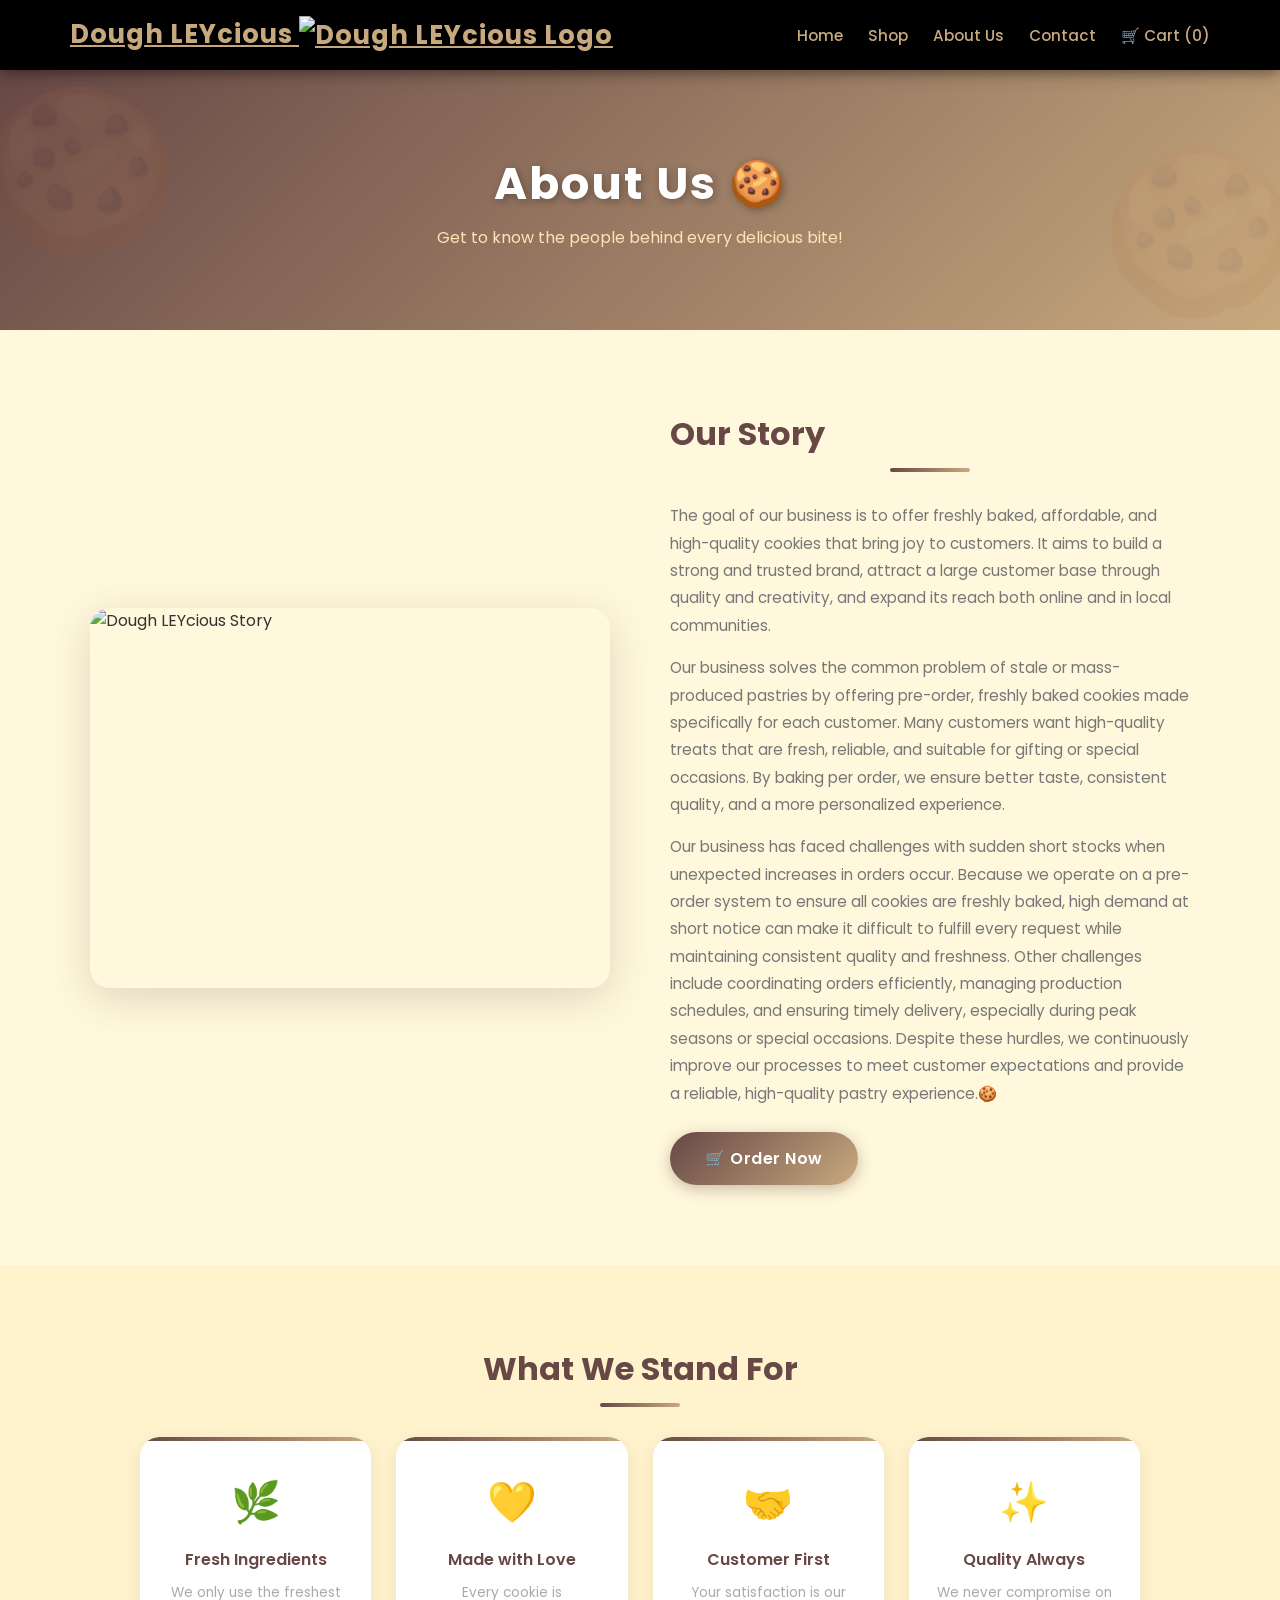
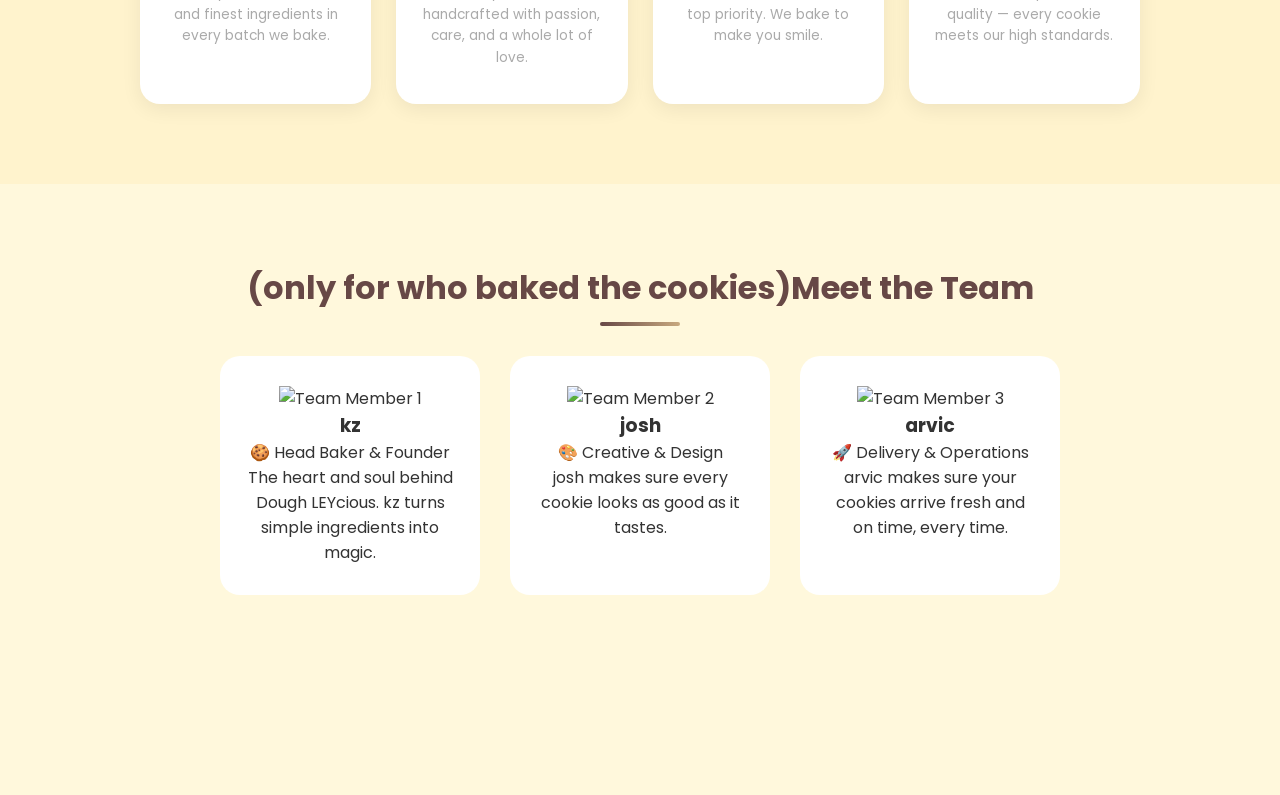
==== aboutus.html @ 060c2ce7 "new website" ====
<!DOCTYPE html>
<html lang="en">
<head>
  <meta charset="UTF-8">
  <meta name="viewport" content="width=device-width, initial-scale=1.0">
  <meta name="description" content="Dough LEYcious - Learn more about us and our story!">
  <title>Dough Leycious - About Us</title>

  <!-- link sa css -->
  <link rel="stylesheet" href="style.css">

  <!-- for icons/emojis -->
  <link rel="stylesheet" href="https://cdnjs.cloudflare.com/ajax/libs/font-awesome/6.5.0/css/all.min.css">

  <!-- for font only -->
  <link rel="preconnect" href="https://fonts.googleapis.com">
  <link rel="preconnect" href="https://fonts.gstatic.com" crossorigin>
  <link href="https://fonts.googleapis.com/css2?family=Poppins:wght@300;400;500;600;700&display=swap" rel="stylesheet">

  <!-- favicon -->
  <link rel="icon" type="image/png" href="images/logo.png">
</head>

<body>

<!-- ================= NAVBAR ================= -->
<nav class="navbar">
  <div class="navbar-inner">
    <a href="index.html" class="nav-logo">Dough LEYcious
       <img src="images/logo.png" alt="Dough LEYcious Logo" class="nav-logo-img">
    </a>
    
    <ul class="nav-links">
      <li><a href="index.html">Home</a></li>
      <li><a href="shop.html">Shop</a></li>
      <li><a href="aboutus.html">About Us</a></li>
      <li><a href="contact.html">Contact</a></li>
      <li><a href="cart.html">🛒 Cart (<span id="cart-count">0</span>)</a></li>
    </ul>
  </div>
</nav>

<main class="main-content">

  <!-- ================= about us section/banner ================= -->
  <div class="about-banner">
    <div class="about-banner-text">
      <h1>About Us 🍪</h1>
      <p>Get to know the people behind every delicious bite!</p>
    </div>
  </div>

  <!-- ================= our story section ================= -->
  <section class="about-section">
    <div class="container">
      <div class="about-story">

        <div class="about-story-img">
          <img src="images/about.jpg" 
               alt="Dough LEYcious Story" 
               loading="lazy">
        </div>

        <div class="about-story-text">
          <h2>Our Story</h2>
          <div class="divider"></div>
          <p>
            The goal of our business is to offer freshly baked, affordable, and high-quality cookies that bring joy to customers. 
            It aims to build a strong and trusted brand, attract a large customer base through quality and creativity, and expand its reach both online and in local communities.
          </p>
          <p>
            Our business solves the common problem of stale or mass-produced pastries by offering pre-order, freshly baked cookies made specifically for each customer. 
            Many customers want high-quality treats that are fresh, reliable, and suitable for gifting or special occasions. 
            By baking per order, we ensure better taste, consistent quality, and a more personalized experience.
          </p>
          <p>
            Our business has faced challenges with sudden short stocks when unexpected increases in orders occur. Because we operate on a pre-order system to ensure all cookies are freshly baked, high demand at short notice can make it difficult to fulfill every request while maintaining consistent quality and freshness. Other challenges include coordinating orders efficiently, managing production schedules, and ensuring timely delivery, especially during peak seasons or special occasions. Despite these hurdles, we continuously improve our processes to meet customer expectations and provide a reliable, high-quality pastry experience.🍪
          </p>
          <button class="hero-btn" 
                  onclick="location.href='shop.html'">
            🛒 Order Now
          </button>
        </div>

      </div>
    </div>
  </section>

  <!-- ================= values/what we stand for section ================= -->
  <section class="values-section">
    <div class="container">
      <h2 class="section-title">What We Stand For</h2>
      <div class="divider"></div>

      <div class="values-grid">

        <div class="value-card">
          <div class="value-icon">🌿</div>
          <h3>Fresh Ingredients</h3>
          <p>We only use the freshest and finest ingredients in every batch we bake.</p>
        </div>

        <div class="value-card">
          <div class="value-icon">💛</div>
          <h3>Made with Love</h3>
          <p>Every cookie is handcrafted with passion, care, and a whole lot of love.</p>
        </div>

        <div class="value-card">
          <div class="value-icon">🤝</div>
          <h3>Customer First</h3>
          <p>Your satisfaction is our top priority. We bake to make you smile.</p>
        </div>

        <div class="value-card">
          <div class="value-icon">✨</div>
          <h3>Quality Always</h3>
          <p>We never compromise on quality — every cookie meets our high standards.</p>
        </div>

      </div>
    </div>
  </section>

  <!-- ================= team section(kung sino man mga nag bake ng cookies pag wala owner nalang ilagay) ================= -->
  <section class="team-section">
    <div class="container">
      <h2 class="section-title">(only for who baked the cookies)Meet the Team</h2>
      <div class="divider"></div>

      <div class="team-grid">

        <div class="team-card">
          <div class="team-img-wrapper">
            <img src="images/team1.jpg" 
                 alt="Team Member 1" 
                 loading="lazy">
          </div>
          <h3>kz</h3>
          <p class="team-role">🍪 Head Baker & Founder</p>
          <p class="team-desc">The heart and soul behind Dough LEYcious. kz turns simple ingredients into magic.</p>
        </div>

        <div class="team-card">
          <div class="team-img-wrapper">
            <img src="images/team2.jpg" 
                 alt="Team Member 2" 
                 loading="lazy">
          </div>
          <h3>josh</h3>
          <p class="team-role">🎨 Creative & Design</p>
          <p class="team-desc">josh makes sure every cookie looks as good as it tastes.</p>
        </div>

        <div class="team-card">
          <div class="team-img-wrapper">
            <img src="images/team3.jpg" 
                 alt="Team Member 3" 
                 loading="lazy">
          </div>
          <h3>arvic</h3>
          <p class="team-role">🚀 Delivery & Operations</p>
          <p class="team-desc">arvic makes sure your cookies arrive fresh and on time, every time.</p>
        </div>

      </div>
    </div>
  </section>

  <!-- ================= TESTIMONIALS SECTION ================= -->
  <section class="testimonials-section">
    <div class="container">
      <h2 class="section
---- style.css ----
/* ================= font ================= */
@import url('https://fonts.googleapis.com/css2?family=Poppins:wght@300;400;500;600;700&display=swap');

/* ================= GLOBAL ================= */
* {
  scroll-behavior: smooth;
  box-sizing: border-box;
  margin: 0;
  padding: 0;
}

/* ================= homepage ================= */
html, body {
  height: 100%;
}

body {
  font-family: 'Poppins', sans-serif;
  background: #fff8dc;
  display: flex;
  flex-direction: column;
  color: #333;
}

section {
  padding: 60px 20px;
}

.main-content {
  flex: 1;
}

/* ================= scrollbar ================= */
::-webkit-scrollbar {
  width: 8px;
}

::-webkit-scrollbar-track {
  background: #fff8dc;
}

::-webkit-scrollbar-thumb {
  background: #674846;
  border-radius: 10px;
}

::-webkit-scrollbar-thumb:hover {
  background: #4a3130;
}

/* ================= navigation bar ================= */
.navbar {
  background: black;
  position: sticky;
  top: 0;
  z-index: 1000;
  box-shadow: 0 2px 15px rgba(0, 0, 0, 0.5);
}

.navbar-inner {
  max-width: 1200px;
  margin: auto;
  display: flex;
  justify-content: space-between;
  align-items: center;
  padding: 15px 30px;
}

/* logo */
.nav-logo {
  color: #c8a97e;
  font-size: 1.6rem;
  font-weight: 700;
  letter-spacing: 1px;
  text-shadow: 1px 1px 3px rgba(0,0,0,0.3);
  transition: 0.3s;
}

.nav-logo:hover {
  color: #fff;
  transform: scale(1.05);
}

/* navigation links */
.nav-links {
  list-style: none;
  display: flex;
  gap: 25px;
  align-items: center;
}

.nav-links a {
  color: #c8a97e;
  text-decoration: none;
  font-weight: 500;
  font-size: 0.95rem;
  position: relative;
  padding-bottom: 5px;
  transition: color 0.3s;
}

/* hover underline text */
.nav-links a::after {
  content: "";
  position: absolute;
  width: 0%;
  height: 2px;
  background: #c8a97e;
  left: 0;
  bottom: -3px;
  transition: 0.3s ease;
}

.nav-links a:hover::after,
.nav-links a.active::after {
  width: 100%;
}

.nav-links a:hover {
  color: #fff;
}

/* active links */
.nav-links a.active {
  color: #fff;
  font-weight: 600;
}

/* ================= hero section ================= */
.header {
  position: relative;
  overflow: hidden;
}

.header img {
  width: 100%;
  height: 350px;
  object-fit: cover;
  display: block;
  filter: brightness(0.75);
  transition: transform 0.5s ease;
}

.header:hover img {
  transform: scale(1.03);
}

/* hero overlay text */
.header-overlay {
  position: absolute;
  top: 50%;
  left: 50%;
  transform: translate(-50%, -50%);
  text-align: center;
  color: white;
  z-index: 2;
}

.header-overlay h1 {
  font-size: 3rem;
  font-weight: 700;
  text-shadow: 2px 2px 8px rgba(0,0,0,0.6);
  letter-spacing: 2px;
}

.header-overlay p {
  font-size: 1.1rem;
  margin-top: 10px;
  text-shadow: 1px 1px 5px rgba(0,0,0,0.5);
  color: #ffe4b5;
}

/* ================= home / order section ================= */
.home-section {
  text-align: center;
  padding: 60px 20px;
}

.home-section h2 {
  font-size: 2rem;
  color: #674846;
  margin-bottom: 10px;
  position: relative;
  display: inline-block;
}

/* underline */
.home-section h2::after {
  content: "";
  display: block;
  width: 60px;
  height: 3px;
  background: #c8a97e;
  margin: 8px auto 0;
  border-radius: 5px;
}

.home-section p {
  color: #888;
  font-size: 0.95rem;
  margin-bottom: 25px;
}

/* order buttons */
.order-options {
  margin-top: 20px;
  display: flex;
  flex-wrap: wrap;
  justify-content: center;
  gap: 12px;
}

.order-options button {
  background: white;
  color: #674846;
  border: 2px solid #674846;
  padding: 12px 28px;
  border-radius: 30px;
  cursor: pointer;
  font-weight: 600;
  font-size: 0.95rem;
  font-family: 'Poppins', sans-serif;
  transition: all 0.3s ease;
  box-shadow: 0 2px 8px rgba(0,0,0,0.08);
}

.order-options button:hover {
  background: #674846;
  color: white;
  transform: translateY(-4px);
  box-shadow: 0 8px 20px rgba(103, 72, 70, 0.35);
}

.order-options button:active {
  transform: scale(0.95);
}

/* ================= cards section ================= */
.cards-section {
  padding: 40px 20px;
  text-align: center;
}

.cards-section h2 {
  font-size: 2rem;
  color: #674846;
  margin-bottom: 30px;
}

.cards-container {
  display: flex;
  flex-wrap: wrap;
  justify-content: center;
  gap: 25px;
}

/* product card */
.card {
  background: white;
  border-radius: 20px;
  padding: 20px;
  width: 220px;
  box-shadow: 0 5px 20px rgba(0,0,0,0.1);
  transition: all 0.3s ease;
  cursor: pointer;
  position: relative;
  overflow: hidden;
}

.card::before {
  content: "";
  position: absolute;
  top: 0;
  left: 0;
  width: 100%;
  height: 4px;
  background: linear-gradient(to right, #674846, #c8a97e);
}

.card:hover {
  transform: translateY(-8px);
  box-shadow: 0 15px 35px rgba(103, 72, 70, 0.25);
}

.card img {
  width: 100%;
  height: 150px;
  object-fit: cover;
  border-radius: 12px;
  margin-bottom: 12px;
  transition: transform 0.4s ease;
}

.card:hover img {
  transform: scale(1.05);
}

.card h3 {
  font-size: 1rem;
  color: #674846;
  margin-bottom: 5px;
}

.card p {
  font-size: 0.85rem;
  color: #999;
  margin-bottom: 10px;
}

.card .price {
  font-size: 1.1rem;
  font-weight: 700;
  color: #c8a97e;
}

.card .add-btn {
  margin-top: 12px;
  background: #674846;
  color: white;
  border: none;
  padding: 8px 20px;
  border-radius: 20px;
  cursor: pointer;
  font-size: 0.85rem;
  font-family: 'Poppins', sans-serif;
  transition: 0.3s;
  width: 100%;
}

.card .add-btn:hover {
  background: #c8a97e;
  transform: scale(1.03);
}

/* ================= badge ================= */
.badge {
  position: absolute;
  top: 15px;
  right: 15px;
  background: #674846;
  color: white;
  font-size: 0.7rem;
  padding: 4px 10px;
  border-radius: 20px;
  font-weight: 600;
  letter-spacing: 0.5px;
  z-index: 2;
  box-shadow: 0 2px 8px rgba(0,0,0,0.15);
}

.badge.new {
  background: #c8a97e;
}

.badge.sale {
  background: #e74c3c;
}

/* ================= divider ================= */
.divider {
  width: 80px;
  height: 4px;
  background: linear-gradient(to right, #674846, #c8a97e);
  margin: 10px auto 30px;
  border-radius: 5px;
}

/* ================= notification ================= */
.toast {
  position: fixed;
  bottom: 30px;
  right: 30px;
  background: #674846;
  color: white;
  padding: 12px 22px;
  border-radius: 30px;
  font-size: 0.9rem;
  box-shadow: 0 5px 15px rgba(0,0,0,0.2);
  opacity: 0;
  transform: translateY(20px);
  transition: all 0.4s ease;
  z-index: 9999;
}

.toast.show {
  opacity: 1;
  transform: translateY(0);
}

/* ================= shop section ================= */
/* ================= shop banner ================= */
.shop-banner {
  background: linear-gradient(135deg, #674846, #c8a97e);
  padding: 60px 20px;
  text-align: center;
  position: relative;
  overflow: hidden;
}

.shop-banner::before {
  content: "🍪";
  position: absolute;
  font-size: 10rem;
  opacity: 0.07;
  top: -20px;
  left: -20px;
}

.shop-banner::after {
  content: "🍪";
  position: absolute;
  font-size: 10rem;
  opacity: 0.07;
  bottom: -20px;
  right: -20px;
}

.shop-banner-text h1 {
  font-size: 2.8rem;
  color: white;
  font-weight: 700;
  text-shadow: 2px 2px 8px rgba(0,0,0,0.3);
  letter-spacing: 2px;
}

.shop-banner-text p {
  color: #ffe4b5;
  font-size: 1rem;
  margin-top: 8px;
}

/* ================= container ng shop ================= */
.shop-container {
  max-width: 1200px;
  margin: 40px auto;
  padding: 0 20px 60px;
}

/* shop title */
.shop-title {
  text-align: center;
  font-size: 2rem;
  color: #674846;
  font-weight: 700;
  margin-bottom: 5px;
}

/* ================= product grids ================= */
.product-grid {
  display: grid;
  grid-template-columns: repeat(auto-fill, minmax(230px, 1fr));
  gap: 30px;
  margin-top: 30px;
}

/* ================= card product ================= */
.product-card {
  background: white;
  border-radius: 20px;
  overflow: hidden;
  box-shadow: 0 5px 20px rgba(0,0,0,0.08);
  transition: all 0.3s ease;
  position: relative;
  display: flex;
  flex-direction: column;
}

/* top gradient line */
.product-card::before {
  content: "";
  position: absolute;
  top: 0;
  left: 0;
  width: 100%;
  height: 4px;
  background: linear-gradient(to right, #674846, #c8a97e);
  z-index: 1;
}

.product-card:hover {
  transform: translateY(-8px);
  box-shadow: 0 15px 35px rgba(103, 72, 70, 0.2);
}

/* picture ng product */
.product-card img {
  width: 100%;
  height: 200px;
  object-fit: cover;
  display: block;
  transition: transform 0.4s ease;
}

.product-card:hover img {
  transform: scale(1.05);
}

/* product info */
.product-info {
  padding: 18px;
  display: flex;
  flex-direction: column;
  gap: 8px;
  flex: 1;
}

.product-info h3 {
  font-size: 1.05rem;
  color: #674846;
  font-weight: 600;
  margin: 0;
}

/* description ng product */
.product-desc {
  font-size: 0.82rem;
  color: #aaa;
  margin: 0;
  line-height: 1.4;
}

/* price */
.product-info .price {
  font-size: 1.2rem;
  font-weight: 700;
  color: #c8a97e;
  margin: 0;
}

/* ================= quantity controls ================= */
.quantity {
  display: flex;
  align-items: center;
  gap: 10px;
  margin-top: 5px;
}

.quantity button {
  width: 32px;
  height: 32px;
  border-radius: 50%;
  border: 2px solid #674846;
  background: white;
  color: #674846;
  font-size: 1.1rem;
  font-weight: 700;
  cursor: pointer;
  transition: all 0.2s ease;
  display: flex;
  align-items: center;
  justify-content: center;
  line-height: 1;
}

.quantity button:hover {
  background: #674846;
  color: white;
  transform: scale(1.1);
}

.quantity input {
  width: 45px;
  text-align: center;
  border: 2px solid #e0d5c5;
  border-radius: 10px;
  padding: 5px;
  font-size: 0.95rem;
  font-family: 'Poppins', sans-serif
}
/* ================= shop banner ================= */
.shop-banner {
  background: linear-gradient(135deg, #674846, #c8a97e);
  padding: 60px 20px;
  text-align: center;
  position: relative;
  overflow: hidden;
}

.shop-banner::before {
  content: "🍪";
  position: absolute;
  font-size: 10rem;
  opacity: 0.07;
  top: -20px;
  left: -20px;
  pointer-events: none;
}

.shop-banner::after {
  content: "🍪";
  position: absolute;
  font-size: 10rem;
  opacity: 0.07;
  bottom: -20px;
  right: -20px;
  pointer-events: none;
}

.shop-banner-text h1 {
  font-size: 2.8rem;
  color: white;
  font-weight: 700;
  text-shadow: 2px 2px 8px rgba(0,0,0,0.3);
  letter-spacing: 2px;
}

.shop-banner-text p {
  color: #ffe4b5;
  font-size: 1rem;
  margin-top: 8px;
}

/* ================= container ng shop ================= */
.shop-container {
  max-width: 1200px;
  margin: 40px auto;
  padding: 0 20px 60px;
}

/* title ng shop */
.shop-title {
  text-align: center;
  font-size: 2rem;
  color: #674846;
  font-weight: 700;
  margin-bottom: 5px;
}

/* ================= product grids ================= */
.product-grid {
  display: grid;
  grid-template-columns: repeat(auto-fill, minmax(230px, 1fr));
  gap: 30px;
  margin-top: 30px;
}

/* ================= product card ================= */
.product-card {
  background: white;
  border-radius: 20px;
  overflow: hidden;
  box-shadow: 0 5px 20px rgba(0,0,0,0.08);
  transition: all 0.3s ease;
  position: relative;
  display: flex;
  flex-direction: column;
}

/* top gradient line */
.product-card::before {
  content: "";
  position: absolute;
  top: 0;
  left: 0;
  width: 100%;
  height: 4px;
  background: linear-gradient(to right, #674846, #c8a97e);
  z-index: 1;
}

.product-card:hover {
  transform: translateY(-8px);
  box-shadow: 0 15px 35px rgba(103, 72, 70, 0.2);
}

/* picture ng product */
.product-card img {
  width: 100%;
  height: 200px;
  object-fit: cover;
  display: block;
  transition: transform 0.4s ease;
}

.product-card:hover img {
  transform: scale(1.05);
}

/* product infos */
.product-info {
  padding: 18px;
  display: flex;
  flex-direction: column;
  gap: 8px;
  flex: 1;
}

.product-info h3 {
  font-size: 1.05rem;
  color: #674846;
  font-weight: 600;
  margin: 0;
}

/* product descriptions */
.product-desc {
  font-size: 0.82rem;
  color: #aaa;
  margin: 0;
  line-height: 1.4;
}

/* price */
.product-info .price {
  font-size: 1.2rem;
  font-weight: 700;
  color: #c8a97e;
  margin: 0;
}

/* ================= quantity controls ================= */
.quantity {
  display: flex;
  align-items: center;
  gap: 10px;
  margin-top: 5px;
}

.quantity button {
  width: 32px;
  height: 32px;
  border-radius: 50%;
  border: 2px solid #674846;
  background: white;
  color: #674846;
  font-size: 1.1rem;
  font-weight: 700;
  cursor: pointer;
  transition: all 0.2s ease;
  display: flex;
  align-items: center;
  justify-content: center;
  line-height: 1;
}

.quantity button:hover {
  background: #674846;
  color: white;
  transform: scale(1.1);
}

.quantity input {
  width: 45px;
  text-align: center;
  border: 2px solid #e0d5c5;
  border-radius: 10px;
  padding: 5px;
  font-size: 0.95rem;
  font-family: 'Poppins', sans-serif;
  color: #674846;
  font-weight: 600;
  outline: none;
  transition: border 0.3s;
}

.quantity input:focus {
  border-color: #c8a97e;
}

/* hide number input arrows */
.quantity input::-webkit-outer-spin-button,
.quantity input::-webkit-inner-spin-button {
  -webkit-appearance: none;
  margin: 0;
}


/* ================= add to cart button ================= */
.add-to-cart-btn {
  margin-top: auto;
  background: linear-gradient(135deg, #674846, #c8a97e);
  color: white;
  border: none;
  padding: 10px 20px;
  border-radius: 25px;
  cursor: pointer;
  font-size: 0.9rem;
  font-family: 'Poppins', sans-serif;
  font-weight: 600;
  transition: all 0.3s ease;
  width: 100%;
  letter-spacing: 0.5px;
  box-shadow: 0 4px 12px rgba(103, 72, 70, 0.25);
}

.add-to-cart-btn:hover {
  background: linear-gradient(135deg, #c8a97e, #674846);
  transform: translateY(-2px);
  box-shadow: 0 8px 20px rgba(103, 72, 70, 0.35);
}

.add-to-cart-btn:active {
  transform: scale(0.97);
}

/* ================= hero button ================= */
.hero-btn {
  background: linear-gradient(135deg, #674846, #c8a97e);
  color: white;
  border: none;
  padding: 14px 35px;
  border-radius: 30px;
  cursor: pointer;
  font-size: 1rem;
  font-family: 'Poppins', sans-serif;
  font-weight: 600;
  transition: all 0.3s ease;
  box-shadow: 0 4px 15px rgba(103, 72, 70, 0.35);
  letter-spacing: 0.5px;
}

.hero-btn:hover {
  background: linear-gradient(135deg, #c8a97e, #674846);
  transform: translateY(-4px);
  box-shadow: 0 8px 25px rgba(103, 72, 70, 0.45);
}

.hero-btn:active {
  transform: scale(0.97);
}

/* outline button */
.hero-btn-outline {
  background: transparent;
  color: #674846;
  border: 2px solid #674846;
  padding: 14px 35px;
  border-radius: 30px;
  cursor: pointer;
  font-size: 1rem;
  font-family: 'Poppins', sans-serif;
  font-weight: 600;
  transition: all 0.3s ease;
  letter-spacing: 0.5px;
}

.hero-btn-outline:hover {
  background: #674846;
  color: white;
  transform: translateY(-4px);
  box-shadow: 0 8px 25px rgba(103, 72, 70, 0.35);
}

.hero-btn-outline:active {
  transform: scale(0.97);
}

/* ================= features section ================= */
.features-section {
  padding: 60px 20px;
  background: #fff3cd;
  text-align: center;
}

.section-title {
  font-size: 2rem;
  color: #674846;
  font-weight: 700;
  margin-bottom: 5px;
}

.features-grid {
  display: grid;
  grid-template-columns: repeat(auto-fill, minmax(200px, 1fr));
  gap: 25px;
  margin-top: 30px;
  max-width: 1000px;
  margin-left: auto;
  margin-right: auto;
}

/* feature card */
.feature-card {
  background: white;
  border-radius: 20px;
  padding: 30px 20px;
  box-shadow: 0 5px 20px rgba(0,0,0,0.07);
  transition: all 0.3s ease;
  position: relative;
  overflow: hidden;
}

/* top gradient line */
.feature-card::before {
  content: "";
  position: absolute;
  top: 0;
  left: 0;
  width: 100%;
  height: 4px;
  background: linear-gradient(to right, #674846, #c8a97e);
}

.feature-card:hover {
  transform: translateY(-8px);
  box-shadow: 0 15px 35px rgba(103, 72, 70, 0.15);
}

.feature-icon {
  font-size: 2.5rem;
  margin-bottom: 15px;
}

.feature-card h3 {
  font-size: 1rem;
  color: #674846;
  font-weight: 600;
  margin-bottom: 8px;
}

.feature-card p {
  font-size: 0.85rem;
  color: #aaa;
  line-height: 1.5;
}

/* ================= container ================= */
.container {
  max-width: 1200px;
  margin: 0 auto;
  padding: 0 20px;
}

/* ================= for responsive ================= */
@media (max-width: 768px) {
  .features-grid {
    grid-template-columns: repeat(2, 1fr);
    gap: 15px;
  }

  .section-title {
    font-size: 1.5rem;
  }

  .hero-btn,
  .hero-btn-outline {
    padding: 12px 25px;
    font-size: 0.9rem;
  }
}

@media (max-width: 480px) {
  .features-grid {
    grid-template-columns: repeat(2, 1fr);
    gap: 12px;
  }

  .feature-card {
    padding: 20px 15px;
  }

  .feature-icon {
    font-size: 2rem;
  }

  .hero-btn,
  .hero-btn-outline {
    width: 100%;
    padding: 12px 20px;
  }

  .order-options {
    flex-direction: column;
    align-items: center;
  }
}

/* ================= about banner ================= */
.about-banner {
  background: linear-gradient(135deg, #674846, #c8a97e);
  padding: 80px 20px;
  text-align: center;
  position: relative;
  overflow: hidden;
}

.about-banner::before {
  content: "🍪";
  position: absolute;
  font-size: 10rem;
  opacity: 0.07;
  top: -20px;
  left: -20px;
  pointer-events: none;
}

.about-banner::after {
  content: "🍪";
  position: absolute;
  font-size: 10rem;
  opacity: 0.07;
  bottom: -20px;
  right: -20px;
  pointer-events: none;
}

.about-banner-text h1 {
  font-size: 2.8rem;
  color: white;
  font-weight: 700;
  text-shadow: 2px 2px 8px rgba(0,0,0,0.3);
  letter-spacing: 2px;
}

.about-banner-text p {
  color: #ffe4b5;
  font-size: 1rem;
  margin-top: 8px;
}

/* ================= about section ================= */
.about-section {
  padding: 80px 20px;
  background: #fff8dc;
}

.about-story {
  display: flex;
  align-items: center;
  gap: 60px;
  max-width: 1100px;
  margin: 0 auto;
}

/* story image */
.about-story-img {
  flex: 1;
  border-radius: 20px;
  overflow: hidden;
  box-shadow: 0 10px 40px rgba(103, 72, 70, 0.2);
  min-width: 280px;
}

.about-story-img img {
  width: 100%;
  height: 380px;
  object-fit: cover;
  display: block;
  transition: transform 0.5s ease;
}

.about-story-img:hover img {
  transform: scale(1.05);
}

/* story text */
.about-story-text {
  flex: 1;
}

.about-story-text h2 {
  font-size: 2rem;
  color: #674846;
  font-weight: 700;
  margin-bottom: 5px;
}

.about-story-text p {
  color: #777;
  font-size: 0.95rem;
  line-height: 1.8;
  margin-bottom: 15px;
}

.about-story-text .hero-btn {
  margin-top: 10px;
}

/* ================= values section ================= */
.values-section {
  padding: 80px 20px;
  background: #fff3cd;
  text-align: center;
}

.values-grid {
  display: grid;
  grid-template-columns: repeat(auto-fill, minmax(220px, 1fr));
  gap: 25px;
  margin-top: 30px;
  max-width: 1000px;
  margin-left: auto;
  margin-right: auto;
}

/* value card */
.value-card {
  background: white;
  border-radius: 20px;
  padding: 35px 25px;
  box-shadow: 0 5px 20px rgba(0,0,0,0.07);
  transition: all 0.3s ease;
  position: relative;
  overflow: hidden;
}

.value-card::before {
  content: "";
  position: absolute;
  top: 0;
  left: 0;
  width: 100%;
  height: 4px;
  background: linear-gradient(to right, #674846, #c8a97e);
}

.value-card:hover {
  transform: translateY(-8px);
  box-shadow: 0 15px 35px rgba(103, 72, 70, 0.15);
}

.value-icon {
  font-size: 2.5rem;
  margin-bottom: 15px;
}

.value-card h3 {
  font-size: 1rem;
  color: #674846;
  font-weight: 600;
  margin-bottom: 10px;
}

.value-card p {
  font-size: 0.85rem;
  color: #aaa;
  line-height: 1.6;
}

/* ================= team section ================= */
.team-section {
  padding: 80px 20px;
  background: #fff8dc;
  text-align: center;
}

.team-grid {
  display: flex;
  flex-wrap: wrap;
  justify-content: center;
  gap: 30px;
  margin-top: 30px;
}

/* team card */
.team-card {
  background: white;
  border-radius: 20px;
  padding: 30px 25px;
  width: 260px;
  box-shadow: 0 5px 20
}

/* ================= order banner ================= */
.order-banner {
  background: linear-gradient(135deg, #674846, #c8a97e);
  padding: 80px 20px;
  text-align: center;
  position: relative;
  overflow: hidden;
}

.order-banner::before {
  content: "🍪";
  position: absolute;
  font-size: 10rem;
  opacity: 0.07;
  top: -20px;
  left: -20px;
  pointer-events: none;
}

.order-banner::after {
  content: "🍪";
  position: absolute;
  font-size: 10rem;
  opacity: 0.07;
  bottom: -20px;
  right: -20px;
  pointer-events: none;
}

.order-banner-text h1 {
  font-size: 2.8rem;
  color: white;
  font-weight: 700;
  text-shadow: 2px 2px 8px rgba(0,0,0,0.3);
  letter-spacing: 2px;
}

.order-banner-text p {
  color: #ffe4b5;
  font-size: 1rem;
  margin-top: 8px;
}

/* ================= box section ================= */
.box-section {
  padding: 80px 20px;
  background: #fff8dc;
  text-align: center;
}

.box-subtitle {
  color: #888;
  font-size: 0.95rem;
  margin-bottom: 40px;
}

/* ================= box grid ================= */
.box-grid {
  display: flex;
  flex-wrap: wrap;
  justify-content: center;
  gap: 30px;
  margin-top: 10px;
}

/* ================ box card ====== */
.box-card {
  background: white;
  border-radius: 24px;
  padding: 35px 25px;
  width: 300px;
  box-shadow: 0 5px 25px rgba(0,0,0,0.08);
  transition: all 0.3s ease;
  position: relative;
  overflow: hidden;
  cursor: pointer;
  text-align: center;
}

/* TOP GRADIENT LINE */
.box-card::before {
  content: "";
  position: absolute;
  top: 0;
  left: 0;
  width: 100%;
  height: 4px;
  background: linear-gradient(to right, #674846, #c8a97e);
}

.box-card:hover {
  transform: translateY(-10px);
  box-shadow: 0 20px 45px rgba(103, 72, 70, 0.2);
}

/* popular card section */
.box-card.popular {
  border: 2px solid #c8a97e;
  transform: scale(1.03);
  box-shadow: 0 10px 40px rgba(103, 72, 70, 0.2);
}

.box-card.popular:hover {
  transform: scale(1.03) translateY(-10px);
}

/* box icon */
.box-icon {
  font-size: 2.5rem;
  margin-bottom: 15px;
}

/* box badge */
.box-badge {
  display: inline-block;
  background: #674846;
  color: white;
  font-size: 0.72rem;
  padding: 4px 14px;
  border-radius: 20px;
  font-weight: 600;
  margin-bottom: 12px;
  letter-spacing: 0.5px;
}

.popular-badge {
  background: linear-gradient(135deg, #674846, #c8a97e);
}

.best-badge {
  background: #c8a97e;
}

/* box title */
.box-card h3 {
  font-size: 1.4rem;
  color: #674846;
  font-weight: 700;
  margin-bottom: 10px;
}

/* box descriptions */
.box-desc {
  font-size: 0.85rem;
  color: #aaa;
  line-height: 1.6;
  margin-bottom: 15px;
}

/* box perks list */
.box-perks {
  list-style: none;
  text-align: left;
  margin-bottom: 20px;
  padding: 0;
}

.box-perks li {
  font-size: 0.85rem;
  color: #666;
  padding: 5px 0;
  border-bottom: 1px dashed #f0e6d3;
}

.box-perks li:last-child {
  border-bottom: none;
}

/* box price */
.box-price {
  font-size: 1.8rem;
  font-weight: 700;
  color: #c8a97e;
  margin-bottom: 20px;
}

/* box button */
.box-btn {
  width: 100%;
  background: linear-gradient(135deg, #674846, #c8a97e);
  color: white;
  border: none;
  padding: 12px 20px;
  border-radius: 25px;
  cursor: pointer;
  font-size: 0.95rem;
  font-family: 'Poppins', sans-serif;
  font-weight: 600;
  transition: all 0.3s ease;
  box-shadow: 0 4px 15px rgba(103, 72, 70, 0.25);
  letter-spacing: 0.5px;
}

.box-btn:hover {
  background: linear-gradient(135deg, #c8a97e, #674846);
  transform: translateY(-2px);
  box-shadow: 0 8px 25px rgba(103, 72, 70, 0.35);
}

.box-btn:active {
  transform: scale(0.97);
}

/* popular button */
.popular-btn {
  background: linear-gradient(135deg, #c8a97e, #674846);
}

/* ================= how it works section ================= */
.how-section {
  padding: 80px 20px;
  background: #fff3cd;
  text-align: center;
}

/* ================= cart banner ================= */
.cart-banner {
  background: linear-gradient(135deg, #674846, #c8a97e);
  padding: 80px 20px;
  text-align: center;
  position: relative;
  overflow: hidden;
}

.cart-banner::before {
  content: "🛒";
  position: absolute;
  font-size: 10rem;
  opacity: 0.07;
  top: -20px;
  left: -20px;
  pointer-events: none;
}

.cart-banner::after {
  content: "🛒";
  position: absolute;
  font-size: 10rem;
  opacity: 0.07;
  bottom: -20px;
  right: -20px;
  pointer-events: none;
}

.cart-banner-text h1 {
  font-size: 2.8rem;
  color: white;
  font-weight: 700;
  text-shadow: 2px 2px 8px rgba(0,0,0,0.3);
  letter-spacing: 2px;
}

.cart-banner-text p {
  color: #ffe4b5;
  font-size: 1rem;
  margin-top: 8px;
}

/* ================= cart section ================= */
.cart-section {
  padding: 60px 20px;
  background: #fff8dc;
}

/* CART WRAPPER */
.cart-wrapper {
  display: flex;
  gap: 30px;
  align-items: flex-start;
  max-width: 1100px;
  margin: 0 auto;
}

/* ================= cart iterms (left) ================= */
.cart-left {
  flex: 1.5;
  background: white;
  border-radius: 24px;
  padding: 35px;
  box-shadow: 0 8px 30px rgba(0,0,0,0.08);
  position: relative;
  overflow: hidden;
}

.cart-left::before {
  content: "";
  position: absolute;
  top: 0;
  left: 0;
  width: 100%;
  height: 4px;
  background: linear-gradient(to right, #674846, #c8a97e);
}

/* cart header */
.cart-header {
  display: flex;
  justify-content: space-between;
  align-items: center;
  margin-bottom: 20px;
  padding-bottom: 15px;
  border-bottom: 2px solid #f0e6d3;
}

.cart-header h2 {
  font-size: 1.4rem;
  color: #674846;
  font-weight: 700;
}

/* clear cart button */
.clear-cart-btn {
  background: transparent;
  border: 2px solid #e74c3c;
  color: #e74c3c;
  padding: 8px 18px;
  border-radius: 20px;
  cursor: pointer;
  font-size: 0.82rem;
  font-family: 'Poppins', sans-serif;
  font-weight: 600;
  transition: all 0.3s ease;
  letter-spacing: 0.3px;
}

.clear-cart-btn:hover {
  background: #e74c3c;
  color: white;
  transform: translateY(-2px);
  box-shadow: 0 4px 12px rgba(231, 76, 60, 0.3);
}

.clear-cart-btn:hover {
  background: #e74c3c;
  color: white;
  transform: translateY(-2px);
}

/* ================= cart item section ================= */
.cart-item {
  display: flex;
  align-items: center;
  gap: 18px;
  padding: 18px 0;
  border-bottom: 1px dashed #f0e6d3;
  transition: background 0.2s ease;
}

.cart-item:hover {
  background: #fffdf5;
  border-radius: 12px;
  padding-left: 10px;
  padding-right: 10px;
}

.cart-item:last-child {
  border-bottom: none;
}

.cart-item img {
  width: 80px;
  height: 80px;
  object-fit: cover;
  border-radius: 14px;
  box-shadow: 0 4px 12px rgba(0,0,0,0.1);
  flex-shrink: 0;
}

.cart-item-info {
  flex: 1;
  min-width: 0;
}

.cart-item-info h3 {
  font-size: 1rem;
  color: #674846;
  font-weight: 600;
  margin-bottom: 4px;
  white-space: nowrap;
  overflow: hidden;
  text-overflow: ellipsis;
}

.cart-item-info p {
  font-size: 0.85rem;
  color: #aaa;
}

.cart-item-price {
  font-size: 1.1rem;
  font-weight: 700;
  color: #c8a97e;
  min-width: 80px;
  text-align: right;
  flex-shrink: 0;
}

/* remove button */
.remove-btn {
  background: #fff0f0;
  border: none;
  color: #e74c3c;
  font-size: 1.1rem;
  cursor: pointer;
  transition: all 0.2s ease;
  padding: 8px;
  border-radius: 50%;
  width: 36px;
  height: 36px;
  display: flex;
  align-items: center;
  justify-content: center;
  flex-shrink: 0;
}

.remove-btn:hover {
  transform: scale(1.15);
  color: #c0392b;
  background: #fde2e2;
}

/* ================= empty cart section ================= */
.empty-cart {
  text-align: center;
  padding: 60px 20px;
  color: #aaa;
  font-size: 1rem;
}

/* =======================footer section */
.footer {
  background: #1a1a1a;
  color: #ccc;
  padding: 55px 20px 25px;
}

.footer-section h3 {
  color: #c8a97e;
  font-size: 1.15rem;
  font-weight: 700;
  margin-bottom: 8px;
  letter-spacing: 0.5px;
}

.footer-section a {
  color: #aaa;
  text-decoration: none;
  font-size: 0.95rem;
  font-weight: 500;
  transition: color 0.3s ease;
}

.footer-section p {
  font-size: 0.95rem;
  color: #aaa;
  line-height: 1.7;
  font-weight: 400;
}

.footer-bottom {
  text-align: center;
  font-size: 0.9rem;
  color: #666;
  padding-top: 12px;
  font-weight: 500;
}

.footer-bottom span {
  color: #c8a97e;
  font-weight: 700;
}

/* social icons */
.socials {
  display: flex;
  gap: 12px;
  margin-top: 5px;
}

.socials a {
  width: 38px;
  height: 38px;
  background: #333;
  border-radius: 50%;
  display: flex;
  align-items: center;
  justify-content: center;
  color: #c8a97e;
  font-size: 1rem;
  transition: all 0.3s ease;
  text-decoration: none;
}

.socials a:hover {
  background: #c8a97e;
  color: white;
  transform: translateY(-3px);
  box-shadow: 0 5px 15px rgba(200, 169, 126, 0.4);
}

/* footer divider */
.footer-divider {
  border: none;
  border-top: 1px solid #333;
  margin: 20px auto;
  max-width: 1100px;
}

/* ================= footer bottom ================= */
.footer-bottom {
  text-align: center;
  font-size: 0.82rem;
  color: #666;
  padding-top: 10px;
}

.footer-bottom span {
  color: #c8a97e;
  font-weight: 600;
}

/* ================= contact banner ================= */
.contact-banner {
  background: linear-gradient(135deg, #674846, #c8a97e);
  padding: 80px 20px;
  text-align: center;
  position: relative;
  overflow: hidden;
}

.contact-banner::before {
  content: "💬";
  position: absolute;
  font-size: 10rem;
  opacity: 0.07;
  top: -20px;
  left: -20px;
  pointer-events: none;
}

.contact-banner::after {
  content: "💬";
  position: absolute;
  font-size: 10rem;
  opacity: 0.07;
  bottom: -20px;
  right: -20px;
  pointer-events: none;
}

.contact-banner-text h1 {
  font-size: 2.8rem;
  color: white;
  font-weight: 700;
  text-shadow: 2px 2px 8px rgba(0,0,0,0.3);
  letter-spacing: 2px;
}

.contact-banner-text p {
  color: #ffe4b5;
  font-size: 1rem;
  margin-top: 8px;
}

/* ================= contact section ================= */
.contact-section {
  padding: 80px 20px;
  background: #fff8dc;
}

/* center box */
.contact-center {
  max-width: 800px;
  margin: 0 auto;
  background: white;
  border-radius: 24px;
  padding: 45px 40px;
  box-shadow: 0 5px 30px rgba(0,0,0,0.08);
  position: relative;
  overflow: hidden;
  text-align: center;
}

.contact-center::before {
  content: "";
  position: absolute;
  top: 0;
  left: 0;
  width: 100%;
  height: 4px;
  background: linear-gradient(to right, #674846, #c8a97e);
}

.contact-center h2 {
  font-size: 1.8rem;
  color: #674846;
  font-weight: 700;
  margin-bottom: 5px;
}

.contact-intro {
  color: #888;
  font-size: 0.92rem;
  line-height: 1.7;
  margin-bottom: 35px;
  max-width: 550px;
  margin-left: auto;
  margin-right: auto;
}

/* ================= information cards grid ================= */
.info-cards-grid {
  display: grid;
  grid-template-columns: repeat(2, 1fr);
  gap: 18px;
  margin-bottom: 35px;
  text-align: left;
}

/* information card */
.info-card {
  display: flex;
  align-items: flex-start;
  gap: 14px;
  padding: 18px;
  background: #fff8dc;
  border-radius: 16px;
  border: 1px solid #f0e6d3;
  transition: all 0.3s ease;
}

.info-card:hover {
  transform: translateY(-4px);
  box-shadow: 0 8px 20px rgba(103, 72, 70, 0.12);
  border-color: #c8a97e;
}

.info-icon {
  font-size: 1.6rem;
  min-width: 40px;
  text-align: center;
}

.info-text h4 {
  font-size: 0.9rem;
  color: #674846;
  font-weight: 700;
  margin-bottom: 5px;
}

.info-text p {
  font-size: 0.83rem;
  color: #888;
  line-height: 1.5;
}

.info-text a {
  font-size: 0.83rem;
  color: #888;
  text-decoration: none;
  transition: color 0.3s;
  line-height: 1.5;
  display: inline-block;
}

.info-text a:hover {
  color: #c8a97e;
}

/* =============================== 
contact socials section ================= */
.contact-socials {
  display: flex;
  flex-direction: column;
  gap: 8px;
  margin-top: 5px;
}

.contact-socials a {
  display: flex;
  align-items: center;
  gap: 8px;
  color: #888 !important;
  font-size: 0.83rem;
  text-decoration: none;
  font-weight: 500;
  transition: all 0.3s ease;
}

.contact-socials a i {
  width: 28px;
  height: 28px;
  background: #674846;
  border-radius: 50%;
  display: flex;
  align-items: center;
  justify-content: center;
  color: white;
  font-size: 0.8rem;
  transition: all 0.3s ease;
}
/* para sa logo sa navbar */
.nav-logo-img {
  height: 55px;        /* para pag mag adjust ng size */
  width: auto;
  vertical-align: middle;
  margin-right: 10px;   /* para sa space between logo and text */
}
/* ================= checkout modal ================= */
.modal-overlay {
  position: fixed;
  top: 0;
  left: 0;
  width: 100%;
  height: 100%;
  background: rgba(0, 0, 0, 0.6);
  backdrop-filter: blur(4px);
  z-index: 9998;
  display: none;
  justify-content: center;
  align-items: center;
  padding: 20px;
}

.modal-overlay.active {
  display: flex;
}

/* modal box */
.checkout-modal {
  background: white;
  border-radius: 24px;
  padding: 40px 35px;
  width: 100%;
  max-width: 520px;
  max-height: 90vh;
  overflow-y: auto;
  position: relative;
  box-shadow: 0 20px 60px rgba(0, 0, 0, 0.3);
  animation: modalSlideUp 0.4s ease;
}

@keyframes modalSlideUp {
  from {
    opacity: 0;
    transform: translateY(40px);
  }
  to {
    opacity: 1;
    transform: translateY(0);
  }
}

/* top gradient line */
.checkout-modal::before {
  content: "";
  position: absolute;
  top: 0;
  left: 0;
  width: 100%;
  height: 4px;
  background: linear-gradient(to right, #674846, #c8a97e);
  border-radius: 24px 24px 0 0;
}

/* close button */
.modal-close {
  position: absolute;
  top: 15px;
  right: 20px;
  background: #fff0f0;
  border: none;
  color: #e74c3c;
  font-size: 1.2rem;
  cursor: pointer;
  width: 36px;
  height: 36px;
  border-radius: 50%;
  display: flex;
  align-items: center;
  justify-content: center;
  transition: all 0.3s ease;
}

.modal-close:hover {
  background: #fde2e2;
  transform: scale(1.1);
  color: #c0392b;
}

/* modal header */
.modal-header {
  text-align: center;
  margin-bottom: 25px;
}

.modal-header .modal-icon {
  font-size: 2.5rem;
  margin-bottom: 10px;
}

.modal-header h2 {
  font-size: 1.5rem;
  color: #674846;
  font-weight: 700;
}

.modal-header p {
  font-size: 0.85rem;
  color: #aaa;
  margin-top: 5px;
}

/* form group */
.form-group {
  margin-bottom: 18px;
}

.form-group label {
  display: block;
  font-size: 0.88rem;
  color: #674846;
  font-weight: 600;
  margin-bottom: 6px;
  letter-spacing: 0.3px;
}

.form-group label .required {
  color: #e74c3c;
  margin-left: 2px;
}

/* input fields */
.form-group input,
.form-group textarea {
  width: 100%;
  padding: 12px 16px;
  border: 2px solid #e0d5c5;
  border-radius: 14px;
  font-size: 0.9rem;
  font-family: 'Poppins', sans-serif;
  color: #333;
  outline: none;
  transition: all 0.3s ease;
  background: #fffdf8;
}

.form-group input:focus,
.form-group textarea:focus {
  border-color: #c8a97e;
  box-shadow: 0 0 0 3px rgba(200, 169, 126, 0.15);
  background: white;
}

.form-group input::placeholder,
.form-group textarea::placeholder {
  color: #ccc;
  font-weight: 400;
}

.form-group textarea {
  resize: vertical;
  min-height: 80px;
}

/* date and time row */
.form-row {
  display: flex;
  gap: 12px;
}

.form-row .form-group {
  flex: 1;
}

/* file upload */
.file-upload-wrapper {
  position: relative;
  width: 100%;
}

.file-upload-label {
  display: flex;
  flex-direction: column;
  align-items: center;
  justify-content: center;
  padding: 25px 16px;
  border: 2px dashed #c8a97e;
  border-radius: 14px;
  background: #fffdf8;
  cursor: pointer;
  transition: all 0.3s ease;
  text-align: center;
  gap: 8px;
}

.file-upload-label:hover {
  border-color: #674846;
  background: #fff8dc;
  transform: translateY(-2px);
}

.file-upload-label .upload-icon {
  font-size: 2rem;
}

.file-upload-label .upload-text {
  font-size: 0.85rem;
  color: #674846;
  font-weight: 600;
}

.file-upload-label .upload-hint {
  font-size: 0.75rem;
  color: #aaa;
}

.file-upload-wrapper input[type="file"] {
  display: none;
}

/* file name display */
.file-name {
  margin-top: 8px;
  font-size: 0.82rem;
  color: #674846;
  font-weight: 500;
  text-align: center;
  padding: 6px 12px;
  background: #f0e6d3;
  border-radius: 10px;
  display: none;
}

.file-name.show {
  display: block;
}

/* order summary in modal */
.modal-summary {
  background: #fff8dc;
  border-radius: 14px;
  padding: 15px 18px;
  margin-bottom: 20px;
  border: 1px solid #f0e6d3;
}

.modal-summary h4 {
  font-size: 0.9rem;
  color: #674846;
  font-weight: 700;
  margin-bottom: 10px;
}

.modal-summary-item {
  display: flex;
  justify-content: space-between;
  font-size: 0.82rem;
  color: #888;
  padding: 4px 0;
}

.modal-summary-total {
  display: flex;
  justify-content: space-between;
  font-size: 1rem;
  color: #674846;
  font-weight: 700;
  padding-top: 10px;
  margin-top: 8px;
  border-top: 1px dashed #e0d5c5;
}

/* submit button */
.checkout-submit-btn {
  width: 100%;
  background: linear-gradient(135deg, #674846, #c8a97e);
  color: white;
  border: none;
  padding: 14px 20px;
  border-radius: 25px;
  cursor: pointer;
  font-size: 1rem;
  font-family: 'Poppins', sans-serif;
  font-weight: 600;
  transition: all 0.3s ease;
  box-shadow: 0 4px 15px rgba(103, 72, 70, 0.25);
  letter-spacing: 0.5px;
  margin-top: 10px;
}

.checkout-submit-btn:hover {
  background: linear-gradient(135deg, #c8a97e, #674846);
  transform: translateY(-2px);
  box-shadow: 0 8px 25px rgba(103, 72, 70, 0.35);
}

.checkout-submit-btn:active {
  transform: scale(0.97);
}

/* ================= checkout modal scrollbar ================= */
.checkout-modal::-webkit-scrollbar {
  width: 6px;
}

.checkout-modal::-webkit-scrollbar-track {
  background: transparent;
}

.checkout-modal::-webkit-scrollbar-thumb {
  background: #c8a97e;
  border-radius: 10px;
}

/* ================= checkout modal responsive ================= */
@media (max-width: 768px) {
  .checkout-modal {
    padding: 30px 22px;
    max-height: 85vh;
  }

  .modal-header h2 {
    font-size: 1.3rem;
  }

  .form-row {
    flex-direction: column;
    gap: 0;
  }
}

@media (max-width: 480px) {
  .checkout-modal {
    padding: 25px 18px;
    border-radius: 20px;
  }

  .modal-header .modal-icon {
    font-size: 2rem;
  }

  .form-group input,
  .form-group textarea {
    padding: 10px 14px;
    font-size: 0.85rem;
  }
}

/* =========================== 
lahat ng nandito para sa responsiveness ================= */

/* NAVBAR MOBILE FIX */
@media (max-width: 768px) {

  .navbar-inner {
    flex-direction: column;
    align-items: center;
    gap: 10px;
  }

  .nav-logo {
    display: flex;
    align-items: center;
    justify-content: center;
    flex-direction: column;
  }

  .nav-logo-img {
    margin: 5px 0 0;
  }

  .nav-links {
    flex-direction: column;
    gap: 12px;
    width: 100%;
    text-align: center;
  }

  .nav-links li {
    width: 100%;
  }

  .nav-links a {
    display: block;
    padding: 10px;
  }
}

/* hero text fix */
@media (max-width: 768px) {
  .header-overlay h1 {
    font-size: 2rem;
  }

  .header-overlay p {
    font-size: 0.9rem;
  }
}

/* para sa about section*/
@media (max-width: 900px) {
  .about-story {
    flex-direction: column;
    gap: 30px;
  }

  .about-story-img img {
    height: 250px;
  }

  .about-story-text {
    text-align: center;
  }
}

/* for cart fix */
@media (max-width: 900px) {
  .cart-wrapper {
    flex-direction: column;
  }

  .cart-left {
    width: 100%;
  }
}

/* para sa pag ayos ng product grid container */
@media (max-width: 768px) {
  .product-grid {
    grid-template-columns: repeat(2, 1fr);
    gap: 15px;
  }
}

@media (max-width: 480px) {
  .product-grid {
    grid-template-columns: 1fr;
  }
}

/* inaayos niya yung cards container */
@media (max-width: 768px) {
  .cards-container {
    flex-direction: column;
    align-items: center;
  }

  .card {
    width: 90%;
    max-width: 320px;
  }
}

/* inaayos niya yung box grid */
@media (max-width: 768px) {
  .box-grid {
    flex-direction: column;
    align-items: center;
  }

  .box-card {
    width: 90%;
    max-width: 350px;
  }
}

/* inaayos lang nito yung features grid */
@media (max-width: 480px) {
  .features-grid {
    grid-template-columns: 1fr;
  }
}

/* inaayos niya yung footer */
@media (max-width: 768px) {
  .footer-content {
    flex-direction: column;
    text-align: center;
    align-items: center;
  }

  .footer-section {
    align-items: center;
  }
}

/* inaayos niya yung grid ng contact section */
@media (max-width: 768px) {
  .info-cards-grid {
    grid-template-columns: 1fr;
  }
}

/* para mas ma unlock yung full width sa mobile */
@media (max-width: 480px) {
  .hero-btn,
  .hero-btn-outline,
  .box-btn,
  .add-to-cart-btn {
    width: 100%;
  }
}
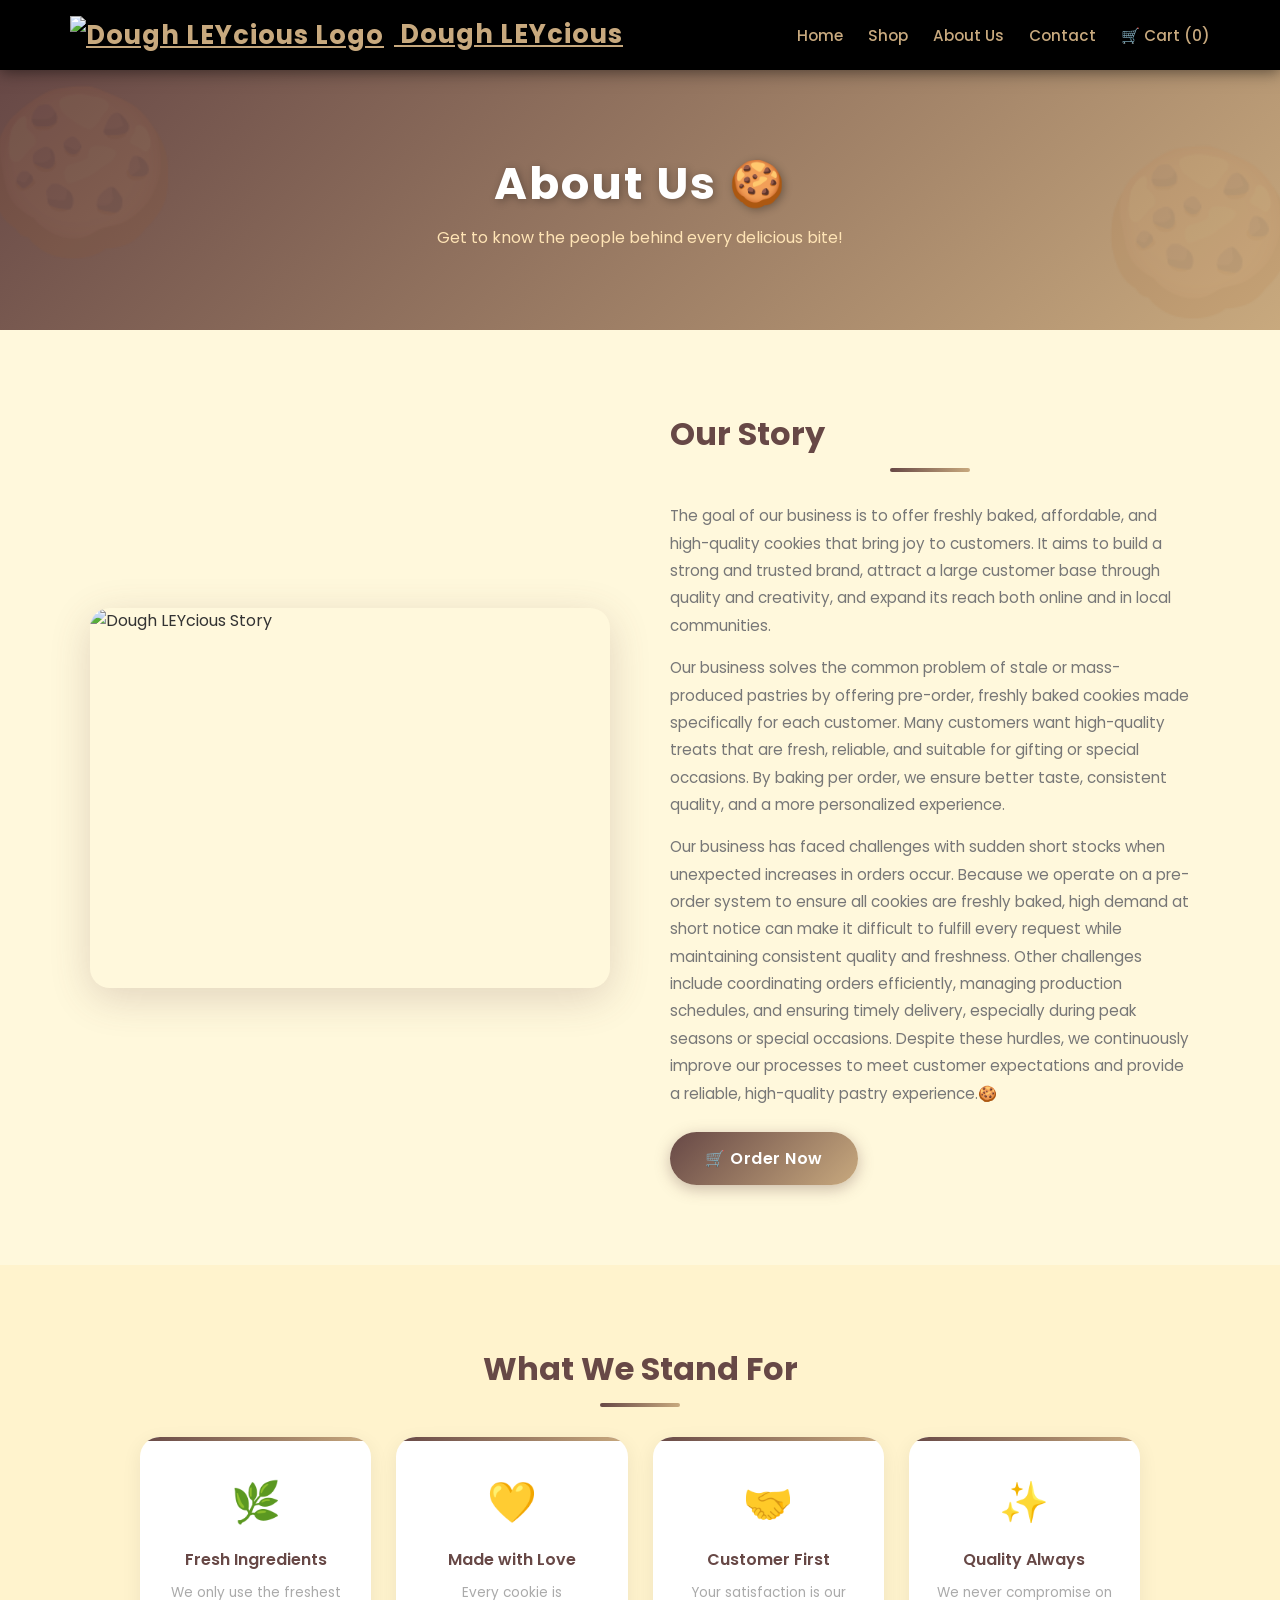
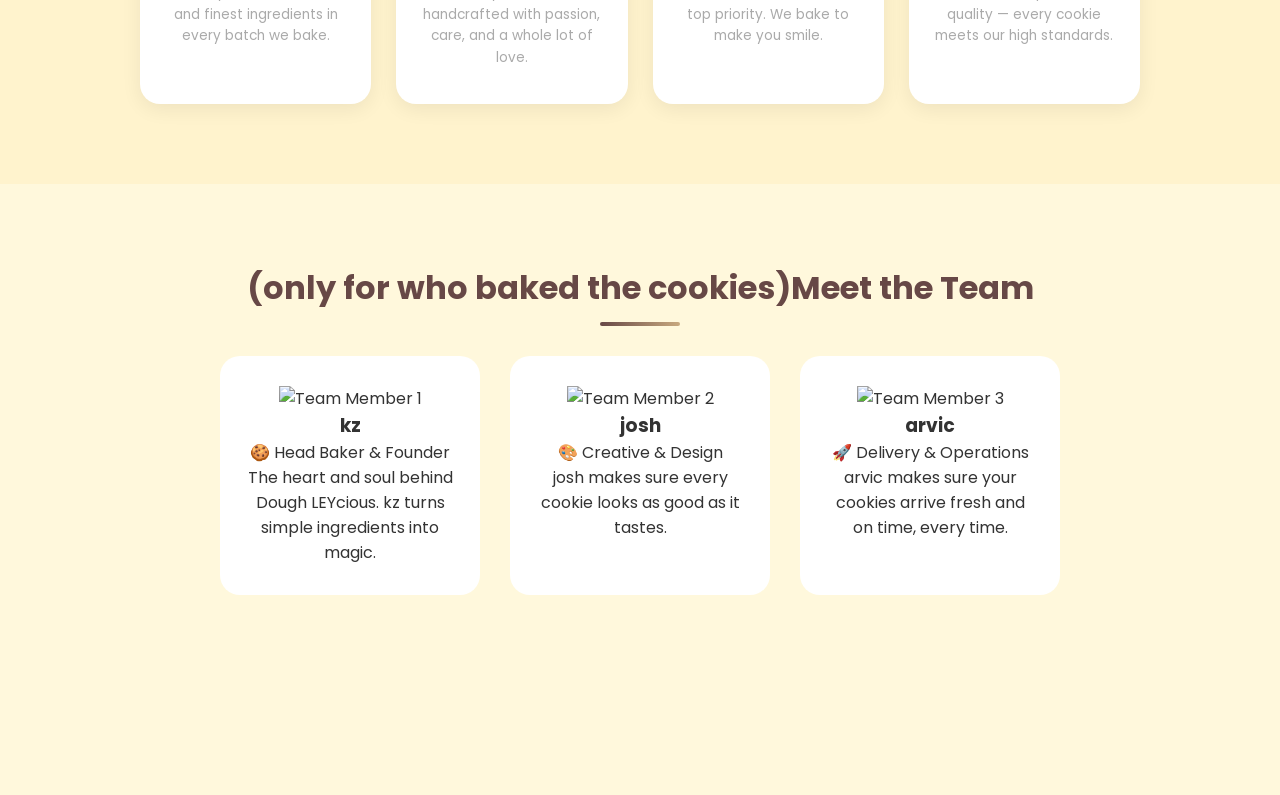
==== commit 3247a11f: "changes" ====
--- a/aboutus.html
+++ b/aboutus.html
@@ -26,8 +26,9 @@
 <!-- ================= NAVBAR ================= -->
 <nav class="navbar">
   <div class="navbar-inner">
-    <a href="index.html" class="nav-logo">Dough LEYcious
-       <img src="images/logo.png" alt="Dough LEYcious Logo" class="nav-logo-img">
+    <a href="index.html" class="nav-logo">
+  <img src="images/logo.png" alt="Dough LEYcious Logo" class="nav-logo-img">
+  <span>Dough LEYcious</span>
     </a>
     
     <ul class="nav-links">
